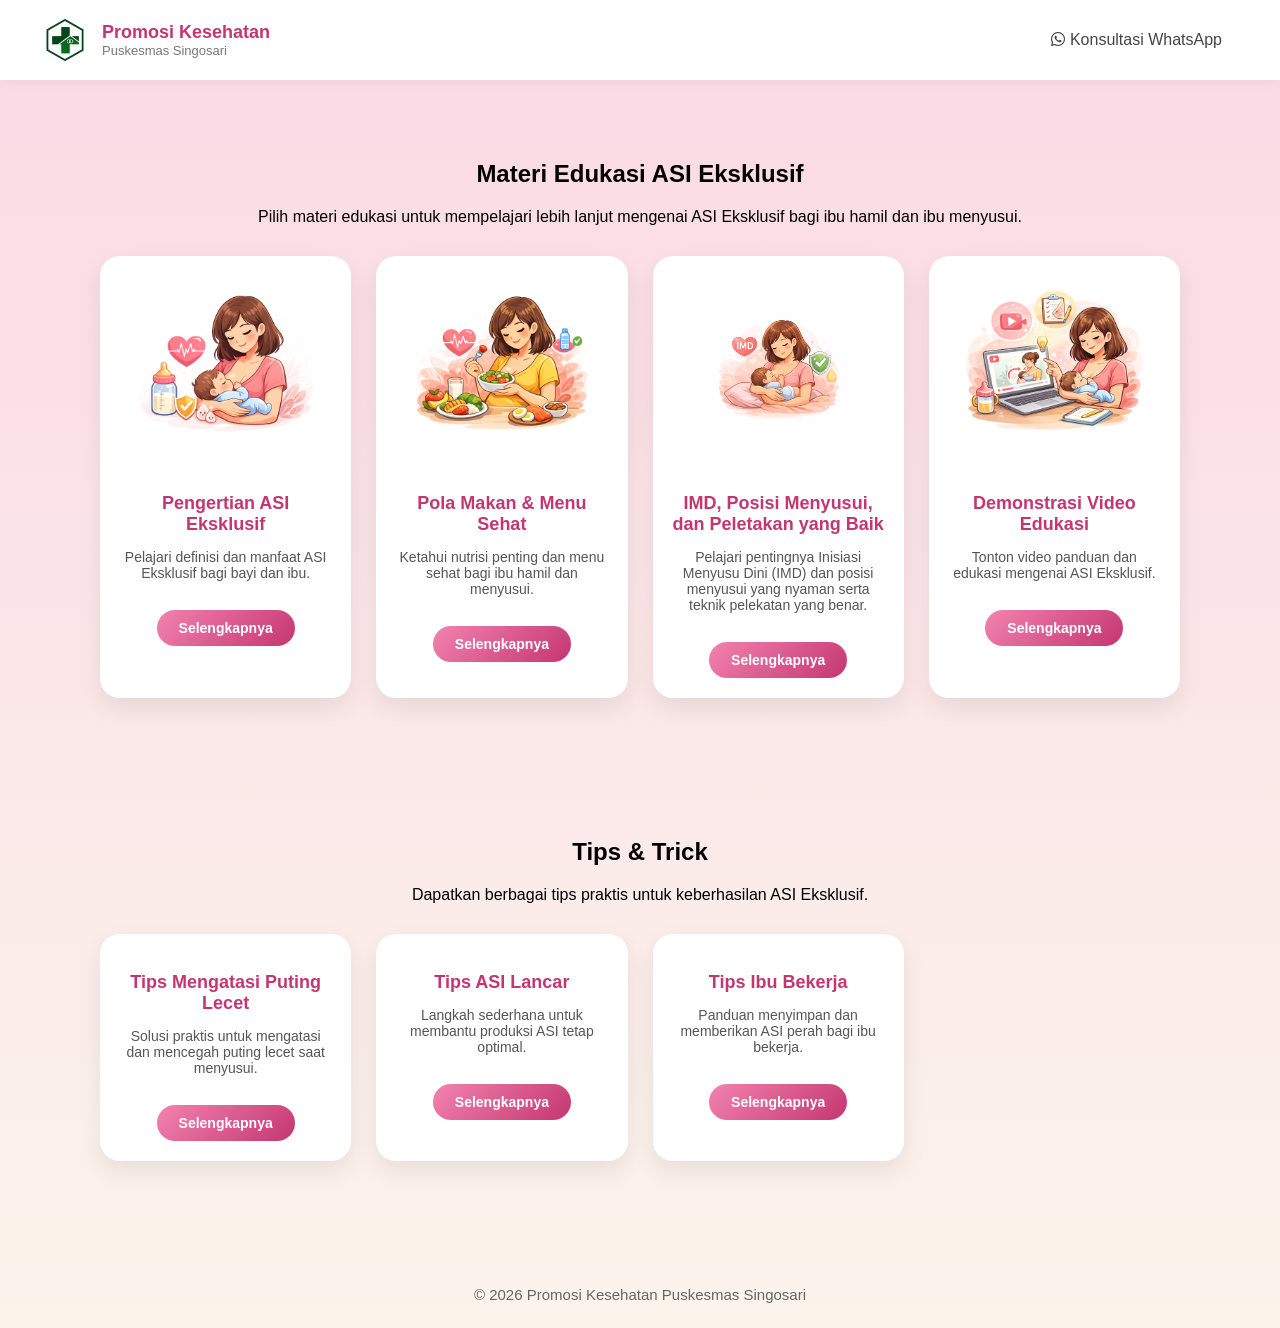
==== beranda.html @ d7e420b3 "Update beranda.html" ====
<!DOCTYPE html>
<html lang="id">
<head>
<meta charset="UTF-8">
<meta name="viewport" content="width=device-width, initial-scale=1.0">
<title>Beranda Edukasi ASI Eksklusif</title>
<link rel="stylesheet" href="style.css">
<link rel="stylesheet" href="https://cdnjs.cloudflare.com/ajax/libs/font-awesome/6.5.0/css/all.min.css">
</head>

<body class="beranda-page">

<!-- ================= NAVBAR ================= -->

<nav class="navbar">
    <div class="nav-left">
        <img src="logo.png" class="nav-logo">
        <div>
            <div class="nav-title">Promosi Kesehatan</div>
            <div class="nav-sub">Puskesmas Singosari</div>
        </div>
    </div>

    <div class="nav-menu">
        <a href="https://wa.me/XXXXXXXXXX" class="wa-btn" target="_blank">
            <i class="fa-brands fa-whatsapp"></i> Konsultasi WhatsApp
        </a>
    </div>
</nav>


<!-- ================= SECTION 1 ================= -->

<section class="menu-section">

<h2>Materi Edukasi ASI Eksklusif</h2>

<p class="menu-subtitle">
Pilih materi edukasi untuk mempelajari lebih lanjut mengenai ASI Eksklusif bagi ibu hamil dan ibu menyusui.
</p>

<div class="menu-grid">

<!-- BOX 1 -->
<div class="menu-box">
    <img src="img1.png">
    <h3>Pengertian ASI Eksklusif</h3>
    <p>Pelajari definisi dan manfaat ASI Eksklusif bagi bayi dan ibu.</p>
    <a href="pengertian.html" class="menu-btn">Selengkapnya</a>
</div>

<!-- BOX 2 -->
<div class="menu-box">
    <img src="img2.png">
    <h3>Pola Makan & Menu Sehat</h3>
    <p>Ketahui nutrisi penting dan menu sehat bagi ibu hamil dan menyusui.</p>
    <a href="menu-sehat.html" class="menu-btn">Selengkapnya</a>
</div>

<!-- BOX 3 -->
<div class="menu-box">
    <img src="img5.png">
    <h3>IMD, Posisi Menyusui, dan Peletakan yang Baik</h3>
    <p>Pelajari pentingnya Inisiasi Menyusu Dini (IMD) dan posisi menyusui yang nyaman serta teknik pelekatan yang benar.</p>
    <a href="imd.html" class="menu-btn">Selengkapnya</a>
</div>

<!-- BOX 4 -->
<div class="menu-box">
    <img src="img3.png">
    <h3>Demonstrasi Video Edukasi</h3>
    <p>Tonton video panduan dan edukasi mengenai ASI Eksklusif.</p>
    <a href="video.html" class="menu-btn">Selengkapnya</a>
</div>

</div>
</section>


<!-- ================= SECTION 2 ================= -->

<section class="menu-section">

<h2>Tips & Trick</h2>

<p class="menu-subtitle">
Dapatkan berbagai tips praktis untuk keberhasilan ASI Eksklusif.
</p>

<div class="menu-grid">

<!-- BOX TIPS 1 -->
<div class="menu-box">
    <h3>Tips Mengatasi Puting Lecet</h3>
    <p>Solusi praktis untuk mengatasi dan mencegah puting lecet saat menyusui.</p>
    <a href="tips.html" class="menu-btn">Selengkapnya</a>
</div>

<!-- BOX TIPS 2 -->
<div class="menu-box">
    <h3>Tips ASI Lancar</h3>
    <p>Langkah sederhana untuk membantu produksi ASI tetap optimal.</p>
    <a href="tips-kedua.html" class="menu-btn">Selengkapnya</a>
</div>

<!-- BOX TIPS 3 -->
<div class="menu-box">
    <h3>Tips Ibu Bekerja</h3>
    <p>Panduan menyimpan dan memberikan ASI perah bagi ibu bekerja.</p>
    <a href="tips-ketiga.html" class="menu-btn">Selengkapnya</a>
</div>

</div>
</section>


<!-- ================= FOOTER ================= -->

<footer>
© 2026 Promosi Kesehatan Puskesmas Singosari
</footer>

</body>
</html>
---- style.css ----
/* ================= RESET ================= */

body{
margin:0;
font-family:'Segoe UI', sans-serif;
background:#FBF4EB;
}



/* ================= NAVBAR ================= */

.navbar{
display:flex;
justify-content:space-between;
align-items:center;

padding:15px 40px;

background:white;

box-shadow:0 2px 10px rgba(0,0,0,0.05);

position:sticky;
top:0;
z-index:1000;
}


/* LEFT SIDE */

.nav-left{
display:flex;
align-items:center;
gap:12px;
}

.nav-logo{
width:50px;
height:50px;
object-fit:contain;
}

.nav-title{
font-weight:700;
color:#C43670;
font-size:18px;
}

.nav-sub{
font-size:13px;
color:#777;
}


/* RIGHT MENU */

.nav-menu{
display:flex;
align-items:center;
gap:10px;
flex-wrap:wrap;
}

.nav-menu a{
text-decoration:none;
color:#444;
font-weight:500;
padding:10px 18px;
border-radius:20px;
transition:0.25s;
}


/* HOVER */

.nav-menu a:hover{
background:#FBD9E5;
color:#C43670;
}


/* ACTIVE PAGE */

.nav-menu a.active{
background:linear-gradient(135deg,#F283AF,#C43670);
color:white;
font-weight:600;
box-shadow:0 4px 12px rgba(196,54,112,0.25);
}



/* ================= HERO ================= */

.hero{
min-height:100vh;
width:100%;

background-image:url("ibu-hamil.png");
background-size:contain;
background-position:bottom right;
background-repeat:no-repeat;

display:flex;
align-items:center;
position:relative;

padding:60px 40px;
box-sizing:border-box;
}


/* OVERLAY supaya teks terbaca */

.hero::before{

content:"";

position:absolute;

top:0;
left:0;

width:100%;
height:100%;

background:linear-gradient(
to right,
rgba(255,255,255,0.92) 35%,
rgba(255,255,255,0.6) 60%,
rgba(255,255,255,0.2) 100%
);

z-index:1;

}


/* CONTENT */

.hero-content{

position:relative;

z-index:2;

max-width:600px;

padding:40px;

}


/* TITLE */

.hero-content h1{

font-size:56px;

color:#C43670;

margin-bottom:20px;

}


/* TEXT */

.hero-content p{

font-size:20px;

line-height:1.6;

margin-bottom:30px;

}


/* ================= BUTTON ================= */

.btn{

padding:15px 40px;

border:none;
border-radius:30px;

background:linear-gradient(135deg,#F283AF,#C43670);

color:white;

font-size:18px;
font-weight:600;

cursor:pointer;

transition:0.25s;
}

.btn:hover{
transform:scale(1.05);
}



/* ================= BERANDA PAGE ================= */

.beranda-page{

background: linear-gradient(to bottom,#FBD9E5,#FBF4EB);

min-height:100vh;
}



/* ================= MENU SECTION ================= */

.menu-section{

padding:60px;

text-align:center;

max-width:1200px;

margin:auto;

box-sizing:border-box;

}



/* ================= GRID ================= */

.menu-grid{

display:grid;

grid-template-columns:repeat(auto-fit,minmax(280px,1fr));

gap:40px;

margin-top:30px;

box-sizing:border-box;

}


/* ================= BOX ================= */

.menu-box{

background:white;

padding:20px;

border-radius:20px;

box-shadow:0 10px 25px rgba(0,0,0,0.08);

transition:0.25s;

height:100%;

box-sizing:border-box;

}

.menu-box:hover{

transform:translateY(-6px);

box-shadow:0 18px 40px rgba(0,0,0,0.15);

}


/* ================= BOX IMAGE ================= */

.menu-box img{

width:100%;
height:180px;

object-fit:contain;

margin-bottom:15px;
}



/* ================= BOX TEXT ================= */

.menu-box h3{

color:#C43670;
margin-bottom:10px;
font-size:18px;
}

.menu-box p{

font-size:14px;
color:#555;
}



/* ================= BUTTON SELENGKAPNYA ================= */

.menu-btn{

display:inline-block;
text-decoration:none;

margin-top:15px;
padding:10px 22px;

border-radius:20px;

background:linear-gradient(135deg,#F283AF,#C43670);
color:white;

font-size:14px;
font-weight:600;

}


/* ================= FOOTER ================= */

footer{

text-align:center;

padding:25px;

color:#666;

font-size:15px;

margin-top:40px;
}



/* ================= FIX KHUSUS HP ================= */

@media(max-width:768px){

.hero{

min-height:auto;
padding:60px 20px 180px 20px;

background-size:280px;
background-position:bottom center;

}

.hero::before{

background:linear-gradient(
to bottom,
rgba(255,255,255,0.95) 0%,
rgba(255,255,255,0.9) 60%,
rgba(255,255,255,0.85) 100%
);

}

.hero-content{

text-align:center;
padding:0;

}

.hero-content h1{

font-size:32px;
line-height:1.3;

}

.hero-content p{

font-size:16px;

}

}


/* HP sangat kecil */

@media(max-width:480px){

.hero{

padding-bottom:220px;
background-size:240px;

}

}

/* ================= RESET ================= */

body{
margin:0;
font-family:'Segoe UI', sans-serif;
background:#FBF4EB;
}


/* ================= NAVBAR ================= */

.navbar{
display:flex;
justify-content:space-between;
align-items:center;
padding:15px 40px;
background:white;
box-shadow:0 2px 10px rgba(0,0,0,0.05);
position:sticky;
top:0;
z-index:1000;
}

/* LEFT SIDE */

.nav-left{
display:flex;
align-items:center;
gap:12px;
}

.nav-logo{
width:50px;
height:50px;
object-fit:contain;
}

.nav-title{
font-weight:700;
color:#C43670;
font-size:18px;
}

.nav-sub{
font-size:13px;
color:#777;
}

/* RIGHT MENU */

.nav-menu{
display:flex;
align-items:center;
gap:10px;
flex-wrap:wrap;
}

.nav-menu a{
text-decoration:none;
color:#444;
font-weight:500;
padding:10px 18px;
border-radius:20px;
transition:0.25s;
}

.nav-menu a:hover{
background:#FBD9E5;
color:#C43670;
}

.nav-menu a.active{
background:linear-gradient(135deg,#F283AF,#C43670);
color:white;
font-weight:600;
box-shadow:0 4px 12px rgba(196,54,112,0.25);
}


/* ================= HERO ================= */

.hero{

min-height:100vh;
width:100%;

background-image:url("ibu-hamil.png");
background-size:contain;
background-position:right bottom;
background-repeat:no-repeat;

display:flex;
align-items:center;
position:relative;

padding:60px 40px;
box-sizing:border-box;

}

/* OVERLAY */

.hero::before{

content:"";
position:absolute;
top:0;
left:0;
width:100%;
height:100%;

background:linear-gradient(
to right,
rgba(255,255,255,0.95) 40%,
rgba(255,255,255,0.7) 70%,
rgba(255,255,255,0.4) 100%
);

z-index:1;

}

/* CONTENT */

.hero-content{

position:relative;
z-index:2;
max-width:600px;

}

/* TITLE */

.hero-content h1{

font-size:56px;
color:#C43670;
margin-bottom:20px;

}

/* TEXT */

.hero-content p{

font-size:20px;
line-height:1.6;
margin-bottom:30px;

}


/* ================= BUTTON ================= */

.btn{

padding:15px 40px;
border:none;
border-radius:30px;

background:linear-gradient(135deg,#F283AF,#C43670);

color:white;
font-size:18px;
font-weight:600;

cursor:pointer;
transition:0.25s;

}

.btn:hover{

transform:scale(1.05);

}


/* ================= MENU ================= */

.menu-section{

padding:60px;
text-align:center;

max-width:1200px;
margin:auto;

}

.menu-grid{

display:grid;
grid-template-columns:repeat(4,1fr);
gap:25px;

}

.menu-box{

background:white;
padding:20px;
border-radius:20px;

box-shadow:0 10px 25px rgba(0,0,0,0.08);
transition:0.25s;

}

.menu-box:hover{

transform:translateY(-6px);

}

.menu-box img{

width:100%;
height:180px;
object-fit:contain;

}

.menu-box h3{

color:#C43670;

}

.menu-btn{

margin-top:15px;
padding:10px 22px;

border:none;
border-radius:20px;

background:linear-gradient(135deg,#F283AF,#C43670);
color:white;

cursor:pointer;

}


/* ================= FOOTER ================= */

footer{

text-align:center;
padding:25px;

color:#666;

}


/* ================= RESPONSIVE TABLET ================= */

@media(max-width:1024px){

.menu-grid{

grid-template-columns:repeat(2,1fr);

}

.hero-content h1{

font-size:42px;

}

}


/* ================= RESPONSIVE HP ================= */

@media(max-width:768px){

.hero{

min-height:auto;
padding:60px 20px 200px 20px;

background-position:center bottom;
background-size:280px;

}

.hero-content{

text-align:center;

}

.hero-content h1{

font-size:32px;

}

.hero-content p{

font-size:16px;

}

.menu-grid{

grid-template-columns:1fr 1fr;

}

}


/* ================= RESPONSIVE HP KECIL ================= */

@media(max-width:480px){

.menu-grid{

grid-template-columns:1fr;

}

.hero{

background-size:220px;

}

}


/* ================= BUTTON BACK ================= */

.pengertian-btn,
.polamakan-btn,
.video-btn,
.tips-btn{

margin-top:15px;
padding:10px 30px;

border:none;
border-radius:30px;

background:linear-gradient(135deg,#F283AF,#C43670);

color:white;
font-size:18px;
font-weight:600;

cursor:pointer;
transition:0.25s;

}

.pengertian-btn:hover,
.polamakan-btn:hover,
.video-btn:hover,
.tips-btn:hover{

transform:scale(1.05);

}
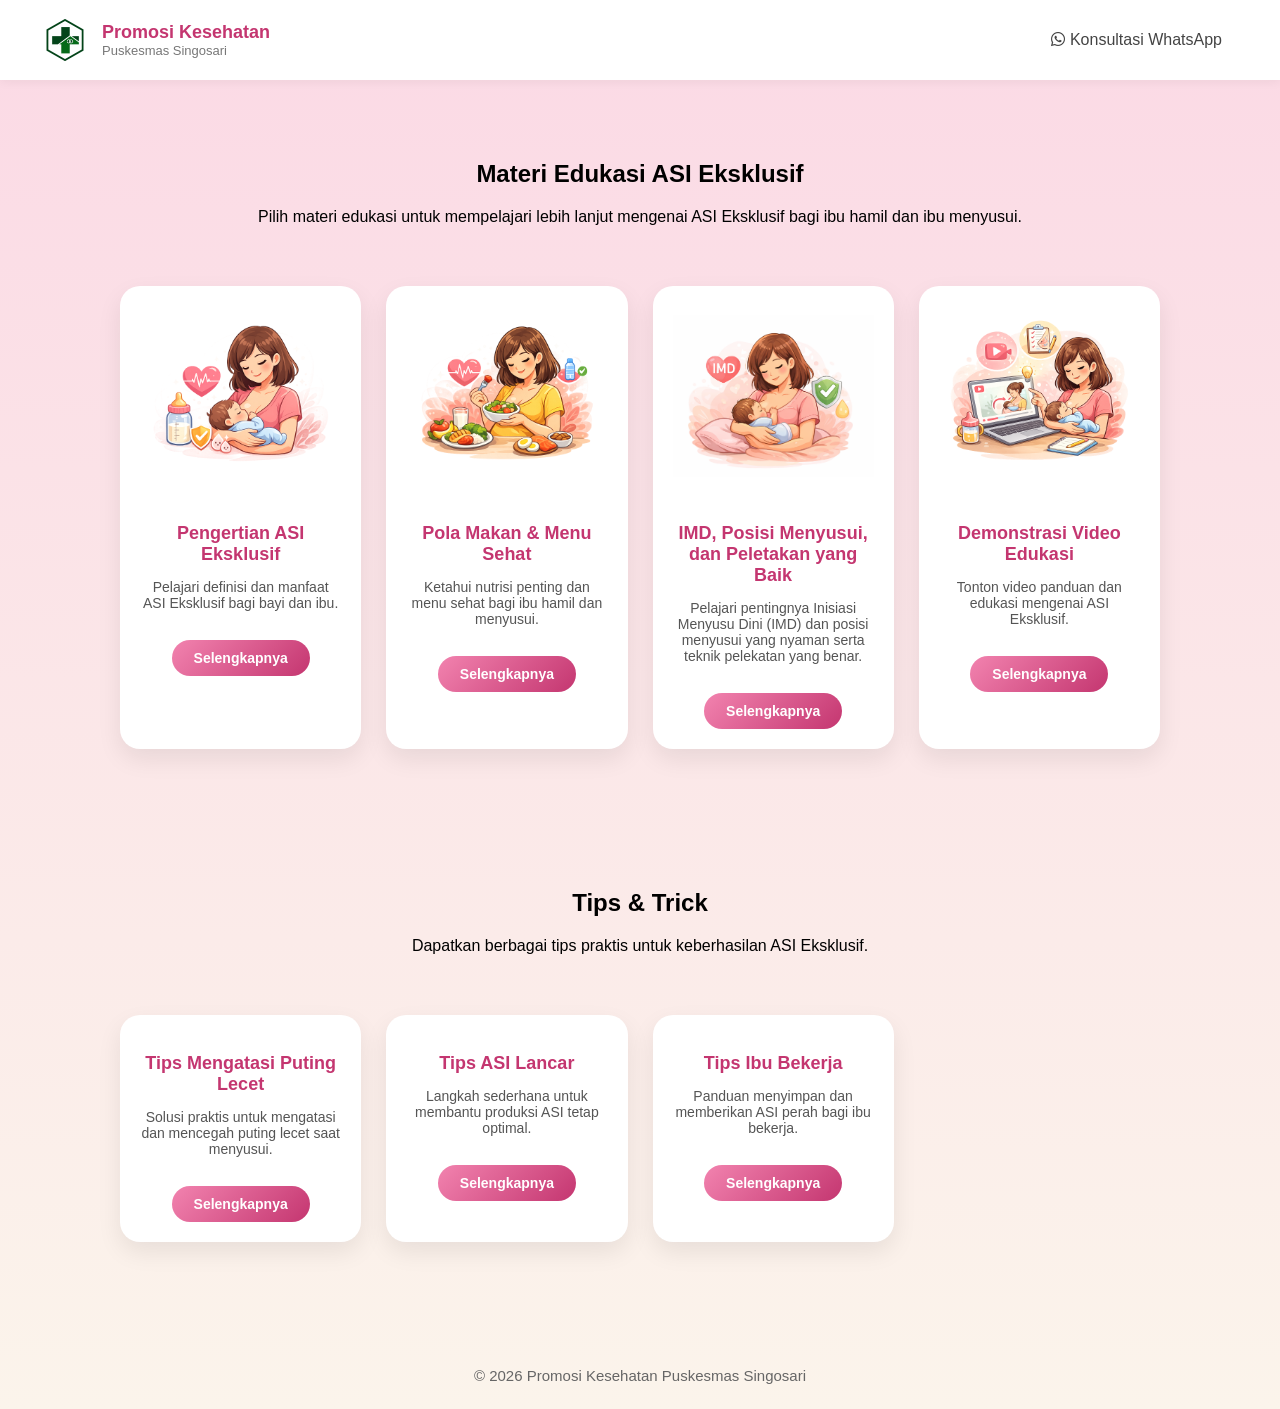
==== commit 09a446d8: "Update beranda.html" ====
--- a/beranda.html
+++ b/beranda.html
@@ -93,21 +93,21 @@
 <div class="menu-box">
     <h3>Tips Mengatasi Puting Lecet</h3>
     <p>Solusi praktis untuk mengatasi dan mencegah puting lecet saat menyusui.</p>
-    <a href="tips.html" class="menu-btn">Selengkapnya</a>
+    <a href="tips-ketiga.html" class="menu-btn">Selengkapnya</a>
 </div>
 
 <!-- BOX TIPS 2 -->
 <div class="menu-box">
     <h3>Tips ASI Lancar</h3>
     <p>Langkah sederhana untuk membantu produksi ASI tetap optimal.</p>
-    <a href="tips-kedua.html" class="menu-btn">Selengkapnya</a>
+    <a href="tips.html" class="menu-btn">Selengkapnya</a>
 </div>
 
 <!-- BOX TIPS 3 -->
 <div class="menu-box">
     <h3>Tips Ibu Bekerja</h3>
     <p>Panduan menyimpan dan memberikan ASI perah bagi ibu bekerja.</p>
-    <a href="tips-ketiga.html" class="menu-btn">Selengkapnya</a>
+    <a href="tips-kedua.html" class="menu-btn">Selengkapnya</a>
 </div>
 
 </div>
@@ -127,3 +127,4 @@
 
 
 
+
--- a/style.css
+++ b/style.css
@@ -220,7 +220,7 @@
 
 .menu-section{
 
-padding:60px;
+padding:80px 0;
 
 text-align:center;
 
@@ -237,17 +237,13 @@
 /* ================= GRID ================= */
 
 .menu-grid{
-
 display:grid;
-
-grid-template-columns:repeat(auto-fit,minmax(280px,1fr));
-
+grid-template-columns: repeat(auto-fit, minmax(280px, 1fr));
 gap:40px;
 
-margin-top:30px;
-
-box-sizing:border-box;
-
+max-width:1100px;   /* BATAS LEBAR */
+margin:60px auto 0; /* INI bikin ke tengah */
+padding:0 20px;     /* Biar gak mepet layar */
 }
 
 
@@ -779,3 +775,5 @@
 transform:scale(1.05);
 
 }
+
+
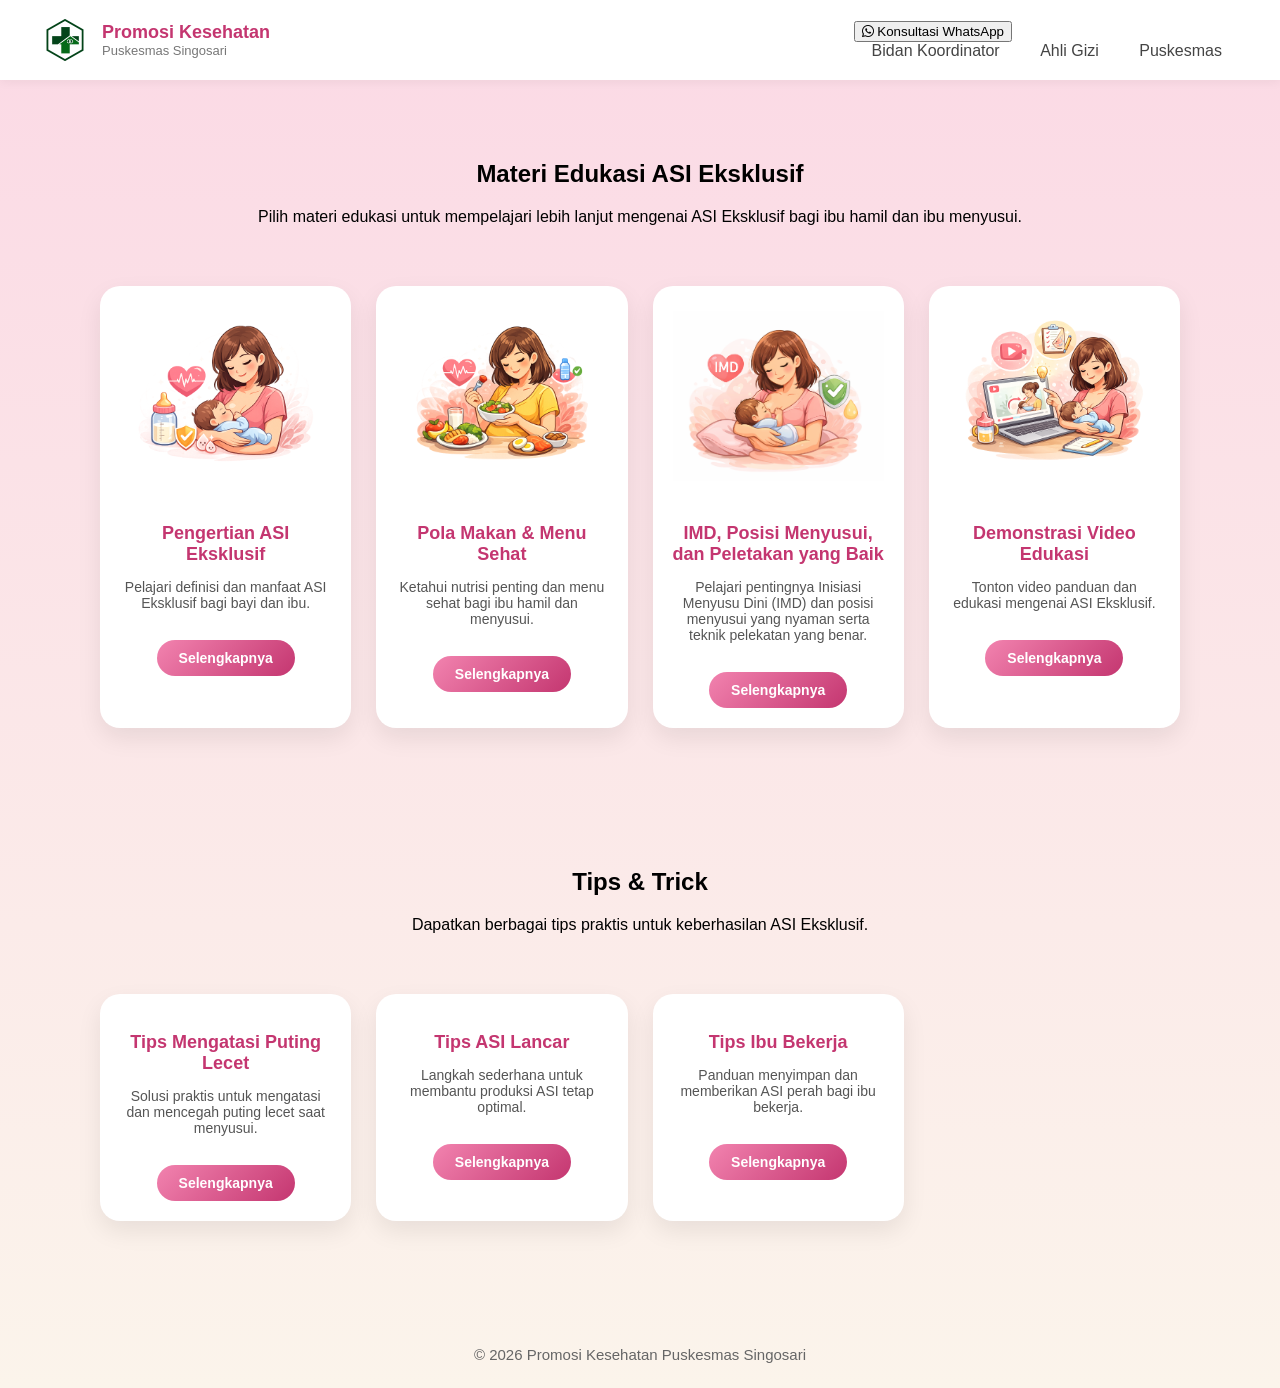
==== commit 1eb2e255: "Update beranda.html" ====
--- a/beranda.html
+++ b/beranda.html
@@ -22,10 +22,18 @@
     </div>
 
     <div class="nav-menu">
-        <a href="https://wa.me/XXXXXXXXXX" class="wa-btn" target="_blank">
+    <div class="wa-dropdown">
+        <button class="wa-btn" onclick="toggleWA()">
             <i class="fa-brands fa-whatsapp"></i> Konsultasi WhatsApp
-        </a>
+        </button>
+
+        <div class="wa-list" id="waList">
+            <a href="https://wa.me/6281233460830" target="_blank">Bidan Koordinator</a>
+            <a href="https://wa.me/6281235603006" target="_blank">Ahli Gizi</a>
+            <a href="https://wa.me/6281232290252" target="_blank">Puskesmas</a>
+        </div>
     </div>
+</div>
 </nav>
 
 
@@ -128,3 +136,4 @@
 
 
 
+
--- a/style.css
+++ b/style.css
@@ -220,13 +220,9 @@
 
 .menu-section{
 
-padding:80px 0;
+padding:80px 20px;
 
 text-align:center;
-
-max-width:1200px;
-
-margin:auto;
 
 box-sizing:border-box;
 
@@ -238,12 +234,10 @@
 
 .menu-grid{
 display:grid;
-grid-template-columns: repeat(auto-fit, minmax(280px, 1fr));
+grid-template-columns: repeat(auto-fit, 280px); /* FIXED WIDTH */
+justify-content:center;  /* INI YANG BIKIN TENGAH */
 gap:40px;
-
-max-width:1100px;   /* BATAS LEBAR */
-margin:60px auto 0; /* INI bikin ke tengah */
-padding:0 20px;     /* Biar gak mepet layar */
+margin-top:60px;
 }
 
 
@@ -777,3 +771,5 @@
 }
 
 
+
+
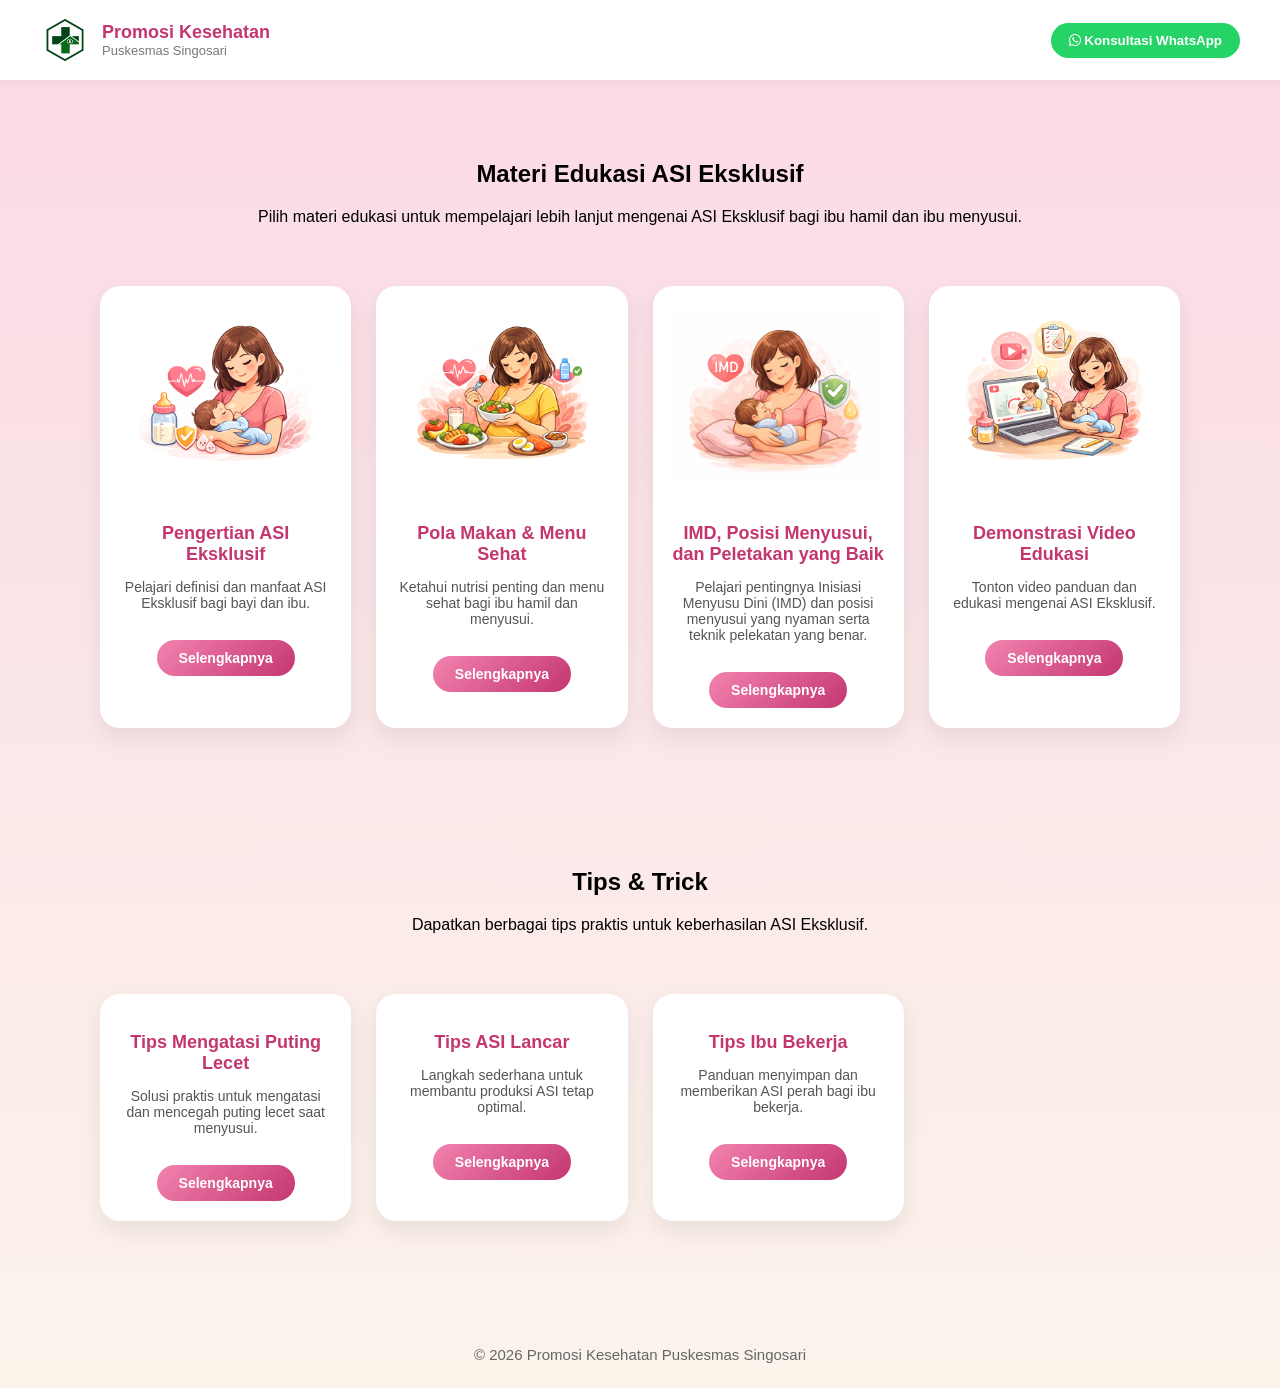
==== commit f66bfc3a: "Update beranda.html" ====
--- a/beranda.html
+++ b/beranda.html
@@ -128,6 +128,13 @@
 © 2026 Promosi Kesehatan Puskesmas Singosari
 </footer>
 
+<script>
+function toggleWA(){
+    var list = document.getElementById("waList");
+    list.style.display = (list.style.display === "block") ? "none" : "block";
+}
+</script>
+
 </body>
 </html>
 
@@ -137,3 +144,4 @@
 
 
 
+
--- a/style.css
+++ b/style.css
@@ -89,7 +89,53 @@
 box-shadow:0 4px 12px rgba(196,54,112,0.25);
 }
 
-
+/* ================= WHATSAPP DROPDOWN ================= */
+
+.wa-dropdown{
+position:relative;
+display:inline-block;
+}
+
+.wa-btn{
+background:#25D366;
+color:white;
+border:none;
+padding:10px 18px;
+border-radius:25px;
+cursor:pointer;
+font-weight:600;
+transition:0.3s;
+}
+
+.wa-btn:hover{
+opacity:0.85;
+}
+
+.wa-list{
+display:none;
+position:absolute;
+right:0;
+top:50px;
+background:white;
+min-width:200px;
+border-radius:12px;
+box-shadow:0 10px 25px rgba(0,0,0,0.15);
+overflow:hidden;
+z-index:1000;
+}
+
+.wa-list a{
+display:block;
+padding:12px 15px;
+text-decoration:none;
+color:#333;
+font-size:14px;
+transition:0.2s;
+}
+
+.wa-list a:hover{
+background:#f5f5f5;
+}
 
 /* ================= HERO ================= */
 
@@ -773,3 +819,4 @@
 
 
 
+
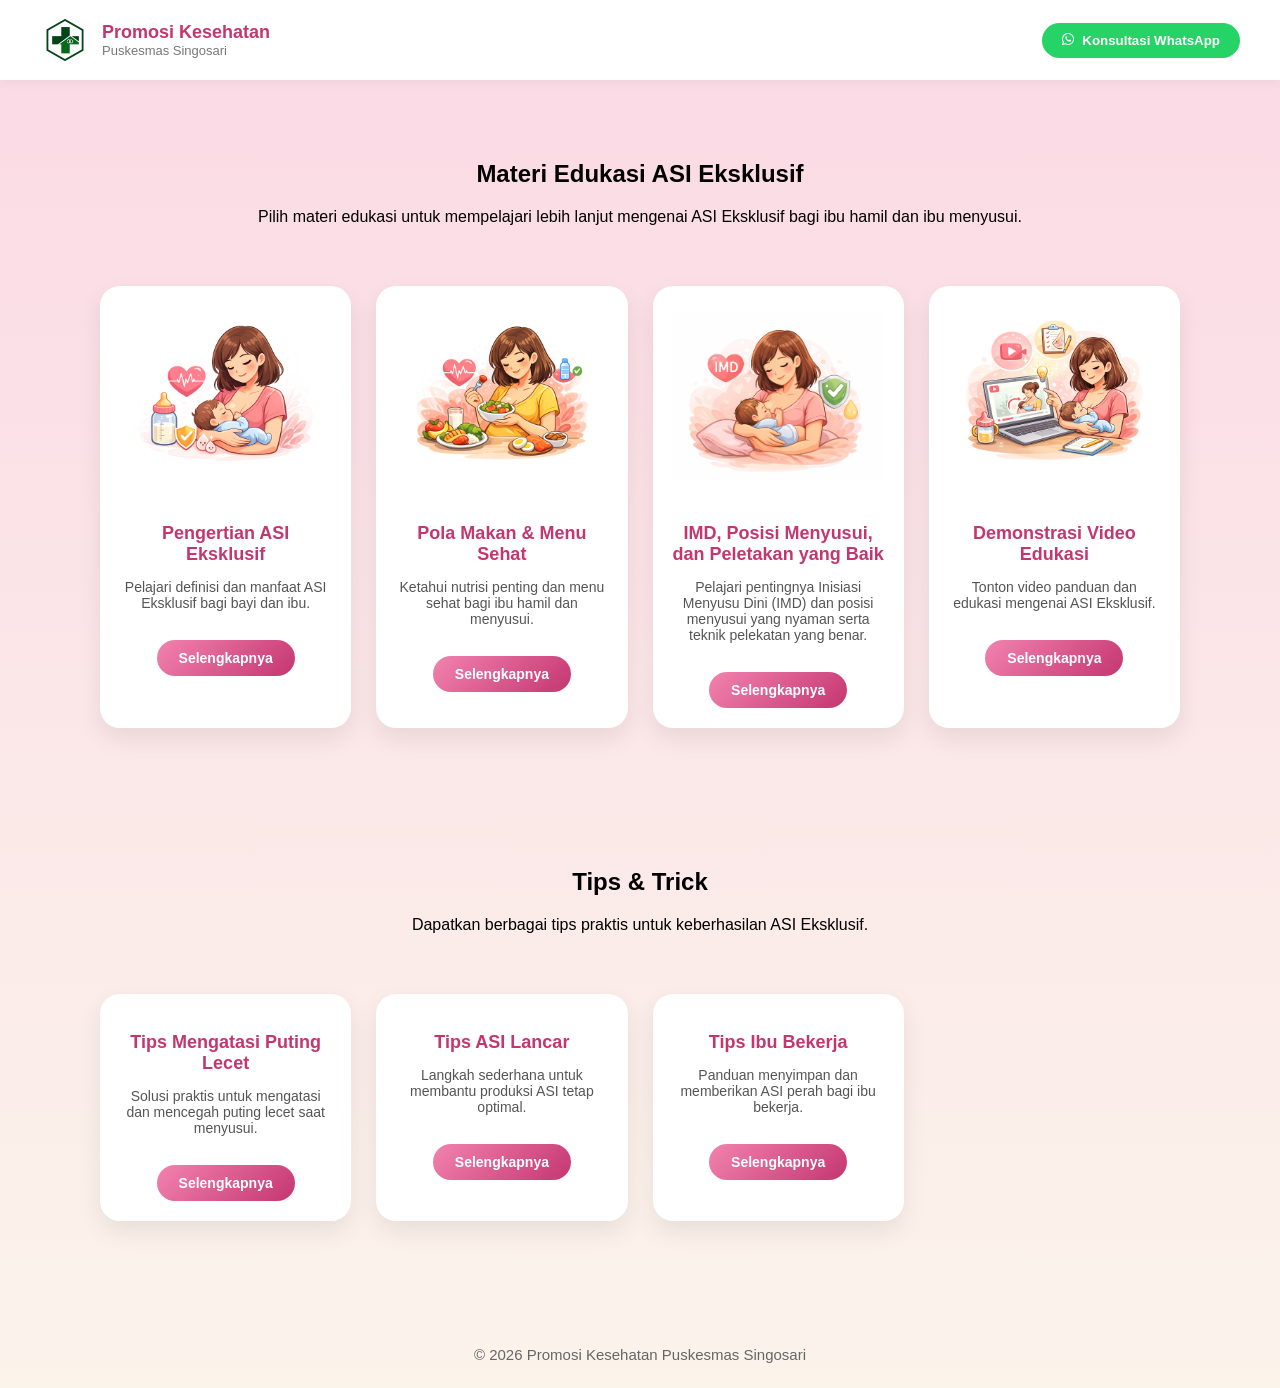
==== commit e826add3: "Update beranda.html" ====
--- a/beranda.html
+++ b/beranda.html
@@ -27,10 +27,21 @@
             <i class="fa-brands fa-whatsapp"></i> Konsultasi WhatsApp
         </button>
 
-        <div class="wa-list" id="waList">
-            <a href="https://wa.me/6281233460830" target="_blank">Bidan Koordinator</a>
-            <a href="https://wa.me/6281235603006" target="_blank">Ahli Gizi</a>
-            <a href="https://wa.me/6281232290252" target="_blank">Puskesmas</a>
+<div class="wa-list" id="waList">
+            <a href="https://wa.me/6281233460830" target="_blank">
+                <strong>Bidan Koordinator</strong><br>
+                <span>Chat Sekarang</span>
+            </a>
+
+            <a href="https://wa.me/6281235603006" target="_blank">
+                <strong>Ahli Gizi</strong><br>
+                <span>Chat Sekarang</span>
+            </a>
+
+            <a href="https://wa.me/6281232290252" target="_blank">
+                <strong>Puskesmas</strong><br>
+                <span>Chat Sekarang</span>
+            </a>
         </div>
     </div>
 </div>
@@ -129,10 +140,16 @@
 </footer>
 
 <script>
-function toggleWA(){
-    var list = document.getElementById("waList");
-    list.style.display = (list.style.display === "block") ? "none" : "block";
+function toggleWA(event){
+    event.stopPropagation();
+    document.getElementById("waList").classList.toggle("show");
 }
+
+document.addEventListener("click", function(e){
+    if(!e.target.closest(".wa-dropdown")){
+        document.getElementById("waList").classList.remove("show");
+    }
+});
 </script>
 
 </body>
@@ -145,3 +162,5 @@
 
 
 
+
+
--- a/style.css
+++ b/style.css
@@ -62,7 +62,7 @@
 flex-wrap:wrap;
 }
 
-.nav-menu a{
+.nav-menu > a{
 text-decoration:none;
 color:#444;
 font-weight:500;
@@ -71,6 +71,72 @@
 transition:0.25s;
 }
 
+/* ================= WHATSAPP DROPDOWN CLEAN ================= */
+
+.wa-dropdown{
+position:relative;
+}
+
+.wa-btn{
+background:#25D366;
+color:white;
+border:none;
+padding:10px 20px;
+border-radius:25px;
+cursor:pointer;
+font-weight:600;
+display:flex;
+align-items:center;
+gap:8px;
+transition:0.3s;
+}
+
+.wa-btn:hover{
+background:#1ebe5d;
+}
+
+.wa-list{
+display:none;
+position:absolute;
+right:0;
+top:55px;
+width:240px;
+background:white;
+border-radius:15px;
+box-shadow:0 15px 35px rgba(0,0,0,0.15);
+padding:10px 0;
+z-index:999;
+animation:fadeIn 0.2s ease-in-out;
+}
+
+.wa-list a{
+display:block;
+padding:12px 18px;
+text-decoration:none;
+color:#333;
+font-size:14px;
+transition:0.2s;
+}
+
+.wa-list a strong{
+color:#C43670;
+font-size:15px;
+}
+
+.wa-list a span{
+font-size:12px;
+color:#777;
+}
+
+.wa-list a:hover{
+background:#f8f8f8;
+}
+
+/* Animasi smooth */
+@keyframes fadeIn{
+from{opacity:0; transform:translateY(-5px);}
+to{opacity:1; transform:translateY(0);}
+}
 
 /* HOVER */
 
@@ -79,6 +145,9 @@
 color:#C43670;
 }
 
+.show{
+display:block;
+}
 
 /* ACTIVE PAGE */
 
@@ -87,54 +156,6 @@
 color:white;
 font-weight:600;
 box-shadow:0 4px 12px rgba(196,54,112,0.25);
-}
-
-/* ================= WHATSAPP DROPDOWN ================= */
-
-.wa-dropdown{
-position:relative;
-display:inline-block;
-}
-
-.wa-btn{
-background:#25D366;
-color:white;
-border:none;
-padding:10px 18px;
-border-radius:25px;
-cursor:pointer;
-font-weight:600;
-transition:0.3s;
-}
-
-.wa-btn:hover{
-opacity:0.85;
-}
-
-.wa-list{
-display:none;
-position:absolute;
-right:0;
-top:50px;
-background:white;
-min-width:200px;
-border-radius:12px;
-box-shadow:0 10px 25px rgba(0,0,0,0.15);
-overflow:hidden;
-z-index:1000;
-}
-
-.wa-list a{
-display:block;
-padding:12px 15px;
-text-decoration:none;
-color:#333;
-font-size:14px;
-transition:0.2s;
-}
-
-.wa-list a:hover{
-background:#f5f5f5;
 }
 
 /* ================= HERO ================= */
@@ -820,3 +841,4 @@
 
 
 
+
